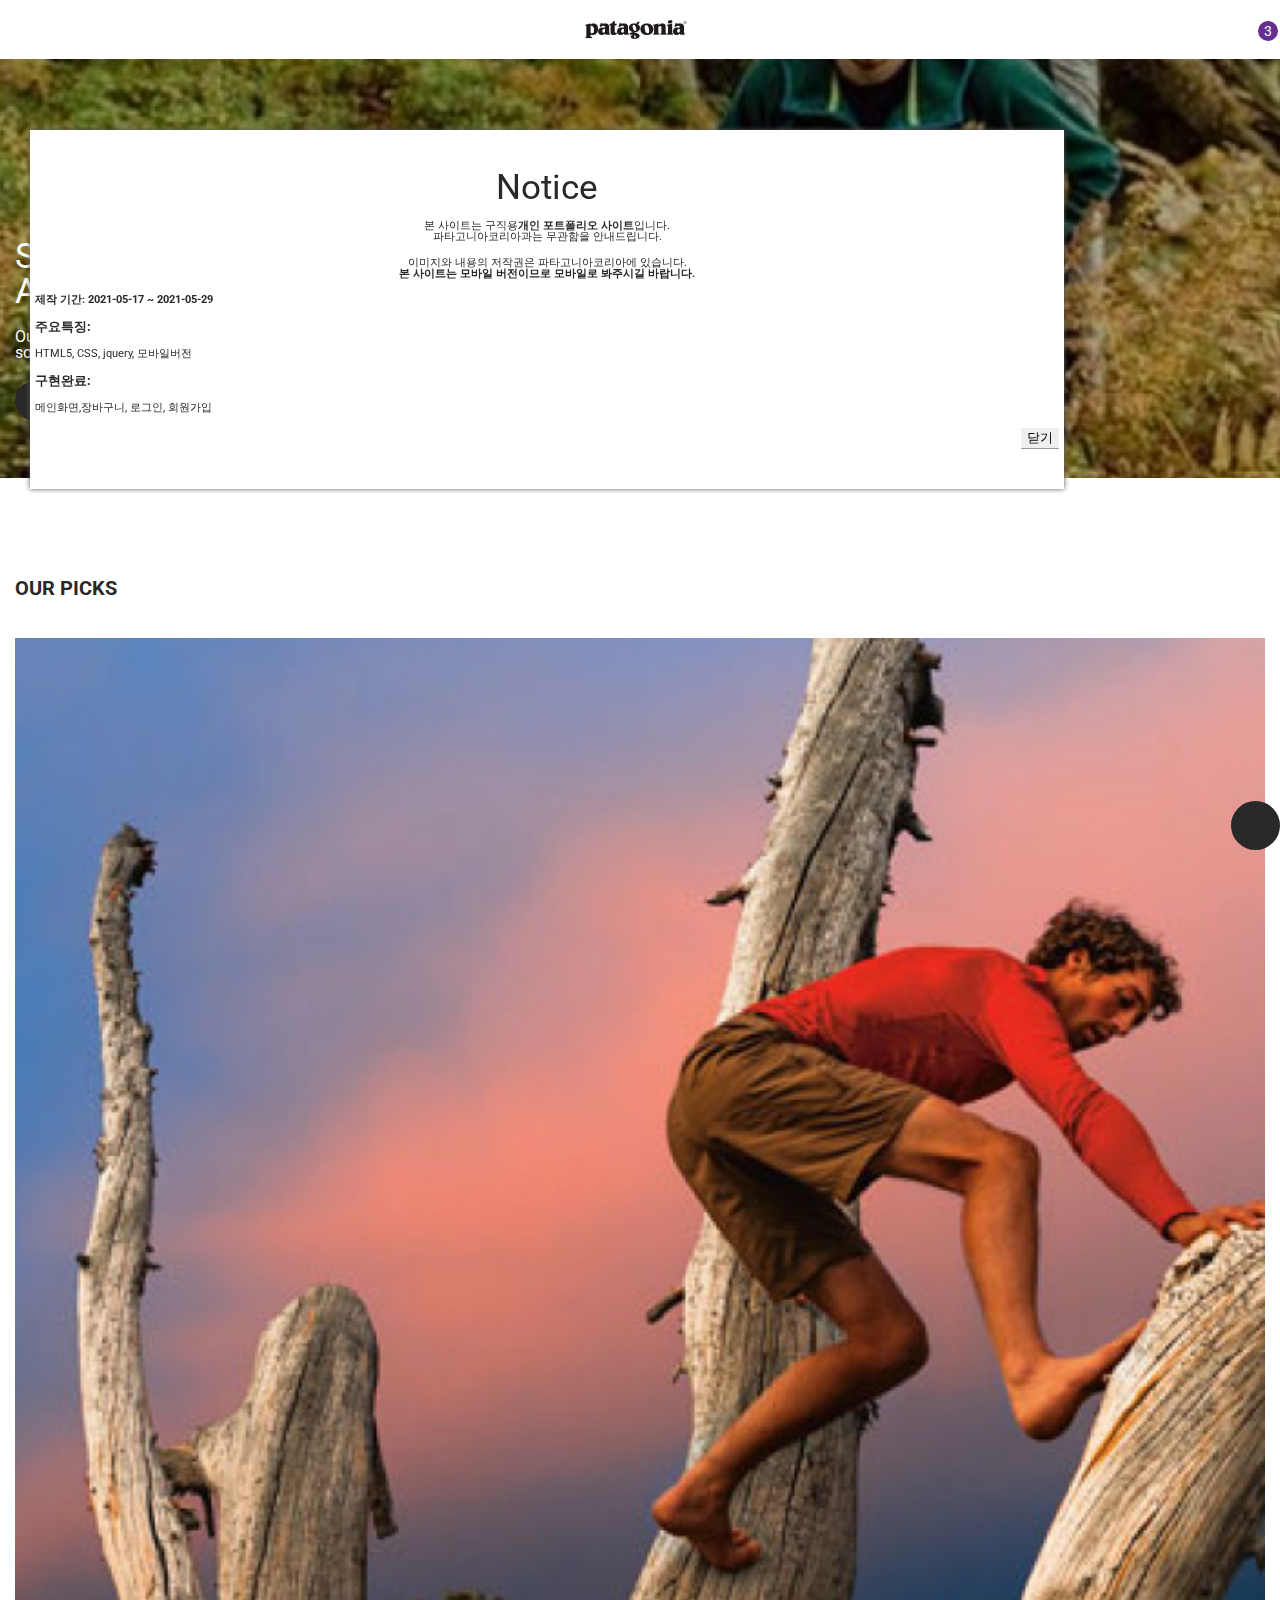
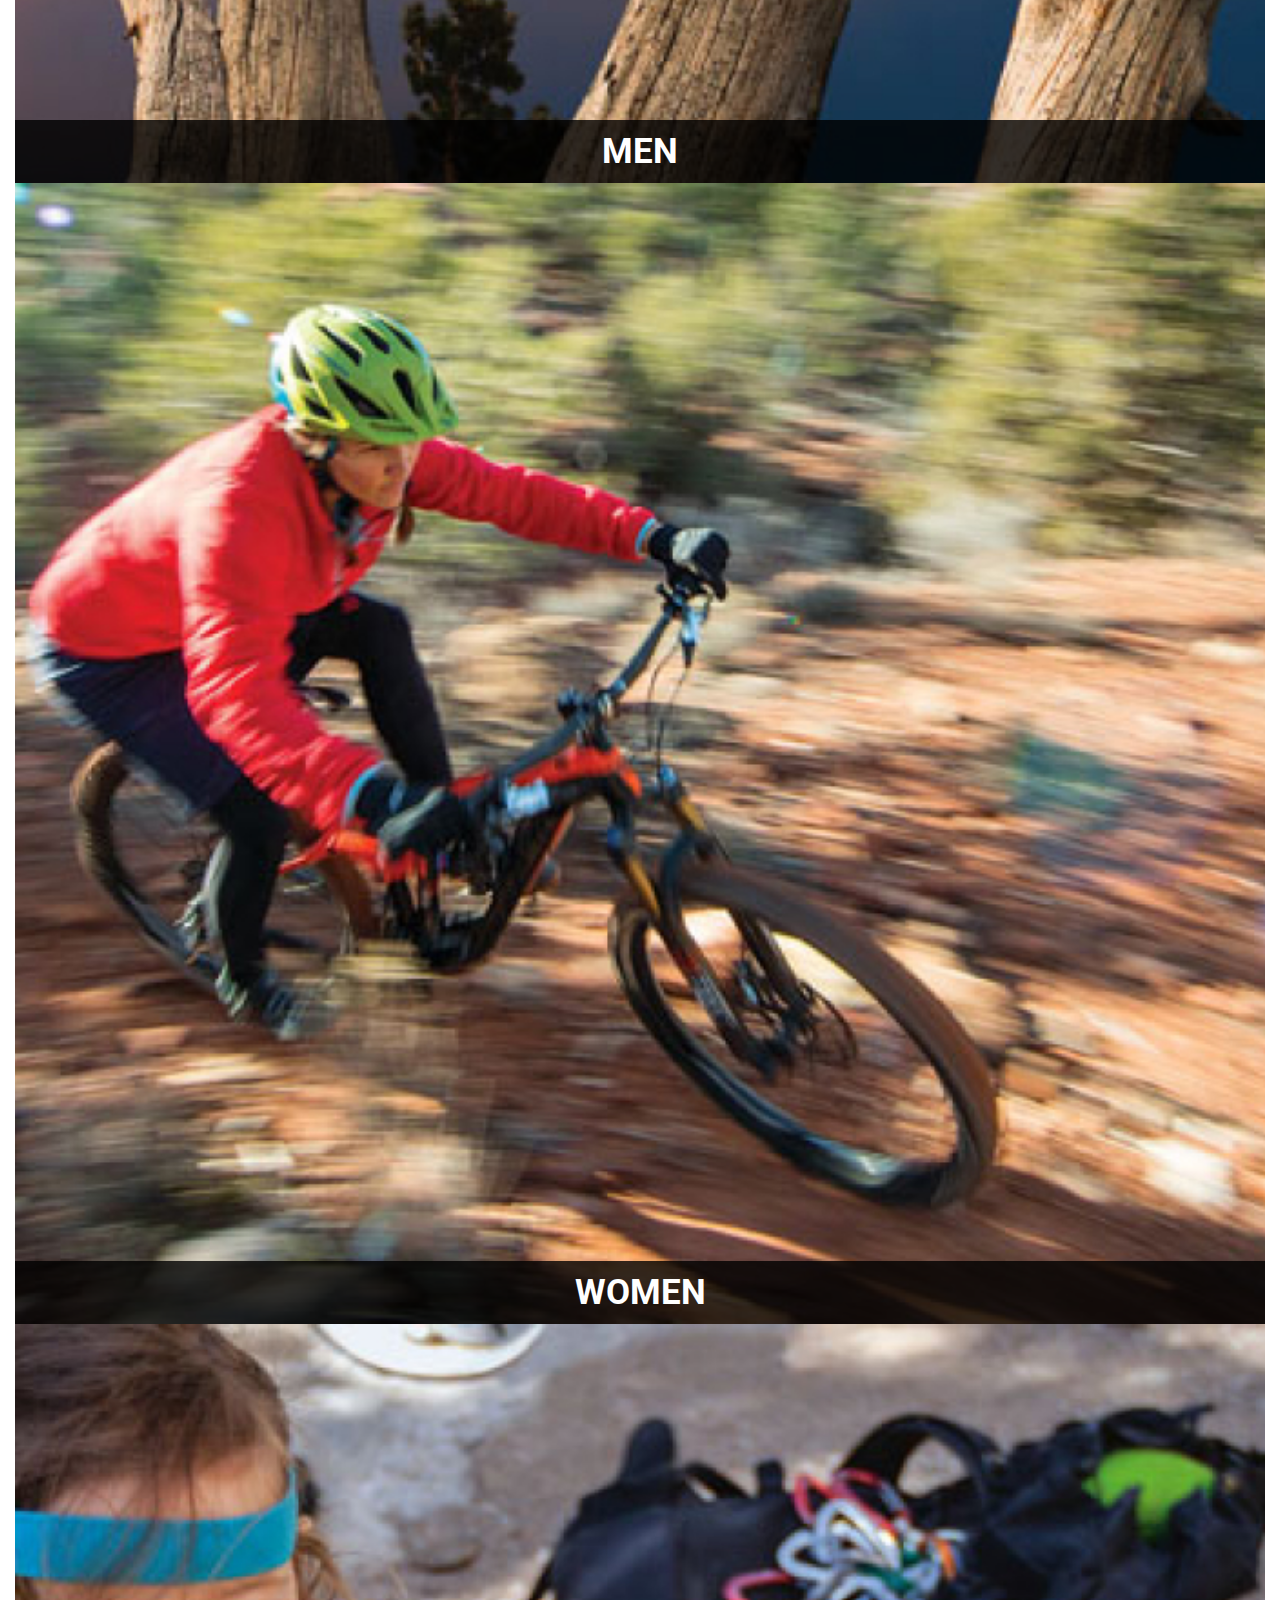
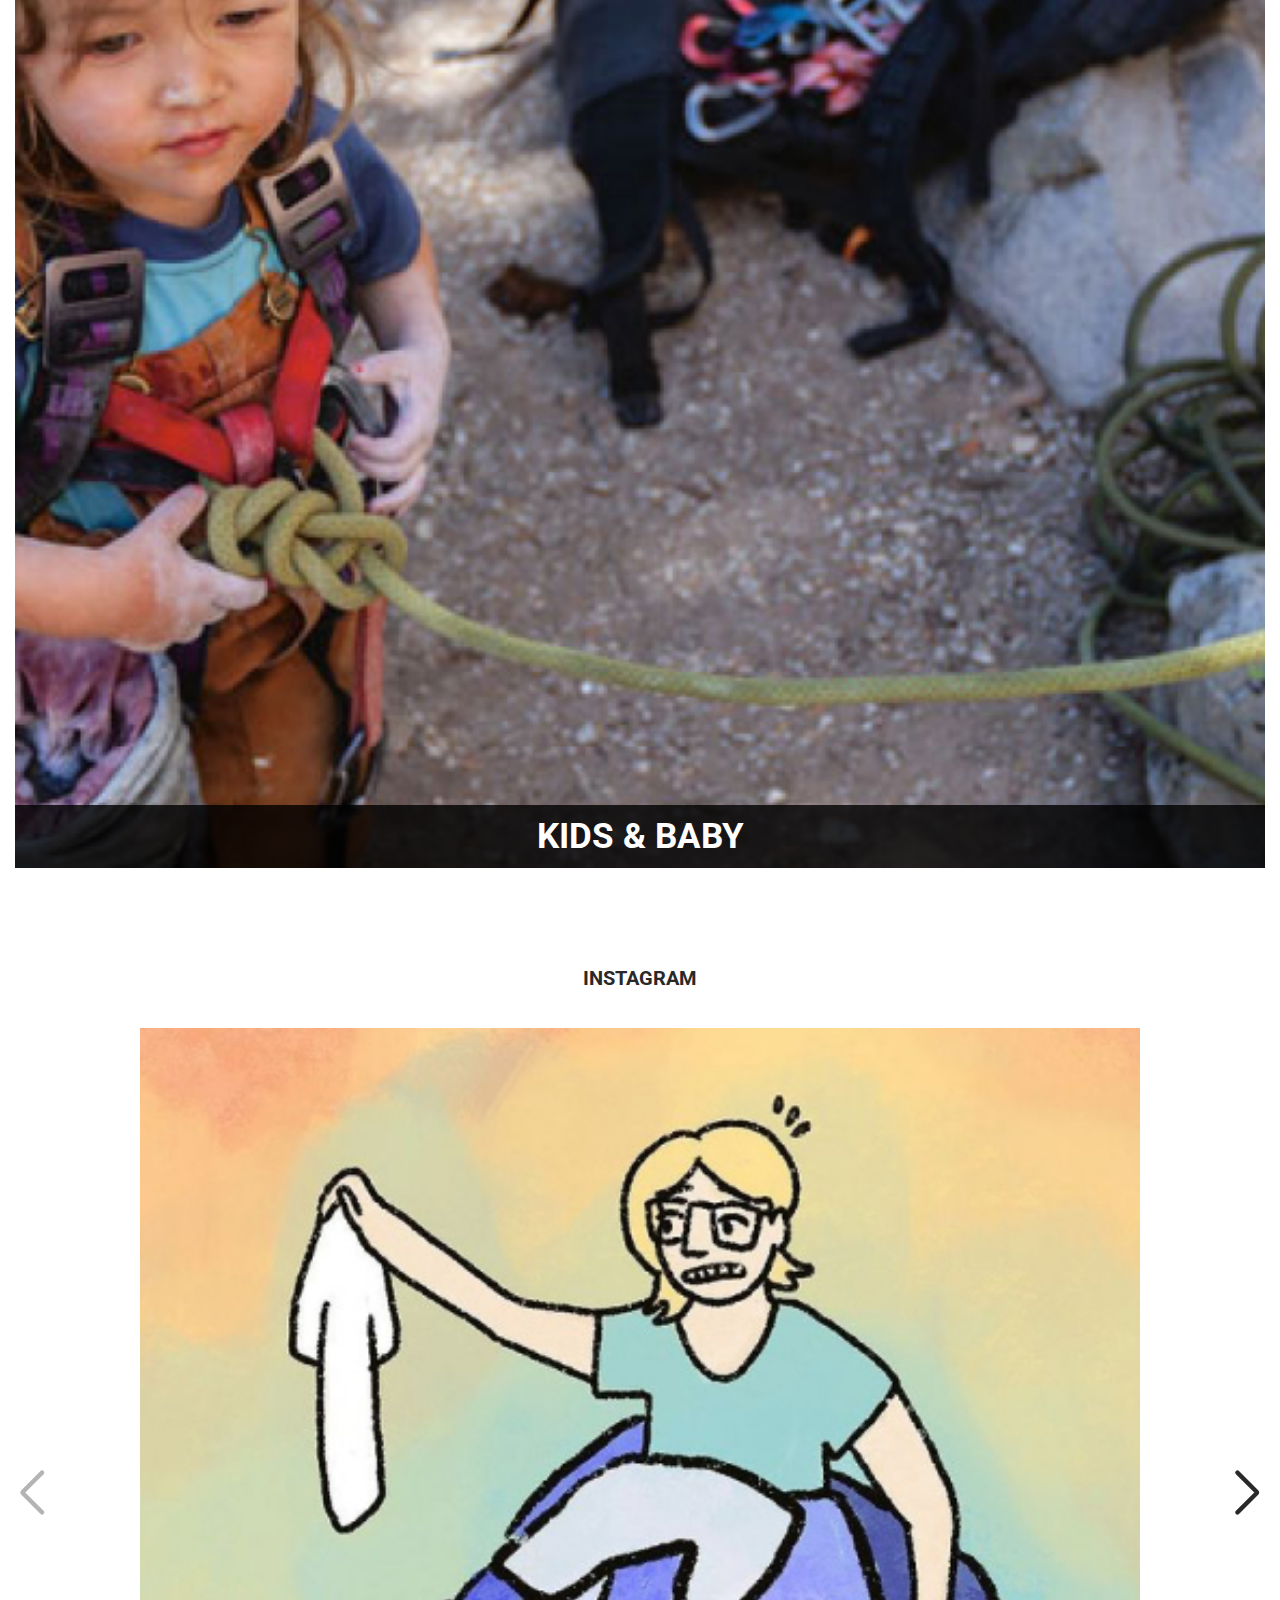
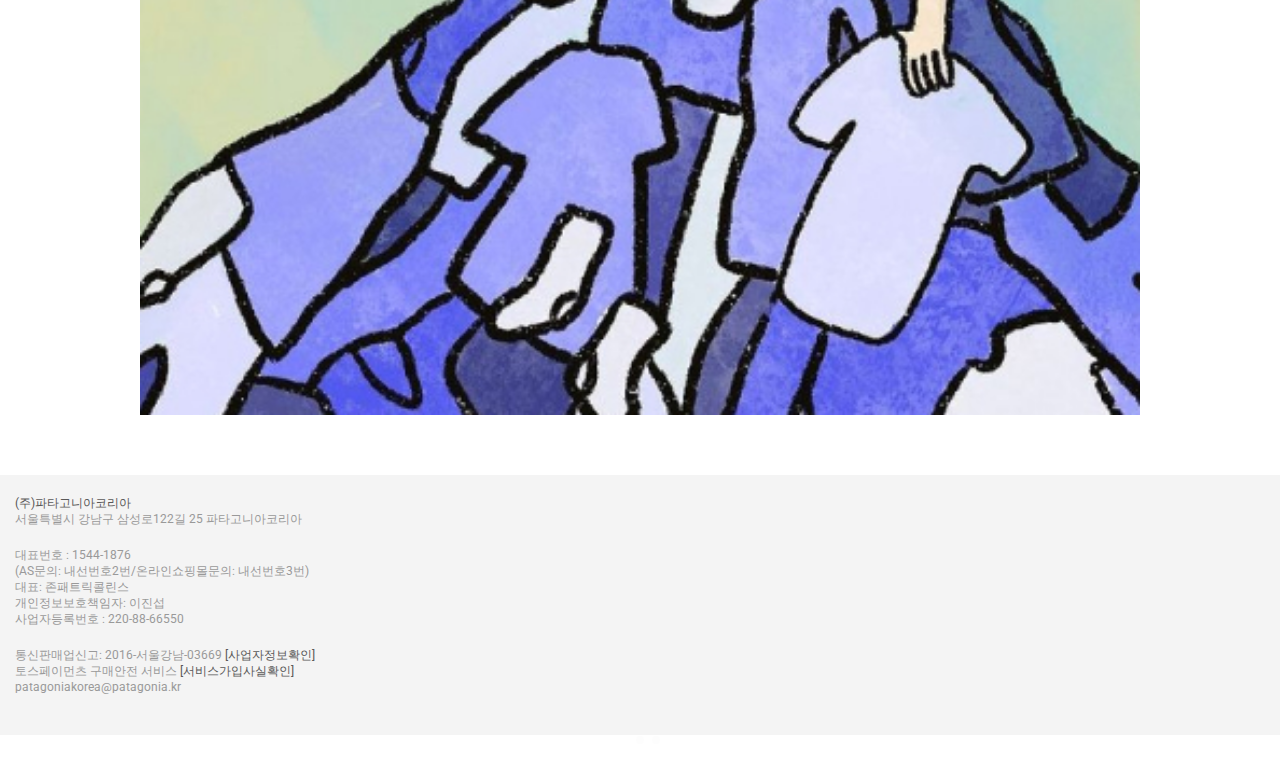
==== mobile/index.html @ 7f8d44a3 "first commit" ====
<!DOCTYPE html>
<html lang="ko">

<head>
    <meta charset="UTF-8">
    <meta http-equiv="X-UA-Compatible" content="IE=edge">
    <title>PATAGONIA</title>
    <meta name="viewport" content="width=device-width, initial-scale=1.0">
    <meta name="keywords" content="파타고니아, 아웃도어, 서핑, 레트로, 로고티, 신칠라, 시즌별 제품 소개, 매장안내">
    <meta name="description" content="파타고니아코리아 온라인 스토어, 환경과 사회에 대한 책임 기업">
    <meta name="robots" content="all">
    <link rel="stylesheet" href="https://unpkg.com/swiper/swiper-bundle.min.css" />
    <script src="https://unpkg.com/swiper/swiper-bundle.min.js"></script>
    <link rel="stylesheet" href="https://cdnjs.cloudflare.com/ajax/libs/font-awesome/5.15.3/css/all.min.css"
        integrity="sha512-iBBXm8fW90+nuLcSKlbmrPcLa0OT92xO1BIsZ+ywDWZCvqsWgccV3gFoRBv0z+8dLJgyAHIhR35VZc2oM/gI1w=="
        crossorigin="anonymous" referrerpolicy="no-referrer" />
    <link rel="stylesheet" href="css/main.css">

</head>

<body>
    <header>
        <button class="asidebtn"><i class="fas fa-bars"></i></button>
        <h1 class="logo"><a href="index.html">Patagonia</a></h1>
        <ul>
            <li><a href="#"><i class="fas fa-search"></i></a></li>
            <li><a href="#" class="cartchk" data-cart="3"><i class="fas fa-shopping-bag"></i></a></li>
        </ul>
    </header>
    <form action="#" class="search-form">
        <i class="fas fa-search"></i>
        <input type="search" placeholder="Search">
    </form>
    <main>
        <section class="banner">
            <h2 class="hidden">banner</h2>
            <div class="main-slide-wrap swiper-container">
                <ul class="main-slide swiper-wrapper">
                    <li class="swiper-slide main-slide-img first-banner">
                        <div class="main-slide_contents">
                            <h2>Shorts That Make<br />
                                A Statement</h2>
                            <p>Our shorts serve more than one purpose,<br /> so you can have less and live more.</p>
                            <button onclick="location.href='category.html'">구매하기</button>
                        </div>
                    </li>
                    <li class="swiper-slide main-slide-img second-banner">
                        <div class="main-slide_contents">
                            <h2>Women’s <br />
                                Swimwear</h2>
                            <p>Technical swimwear that stays secrely in place.</p>
                            <button onclick="location.href='category.html'">구매하기</button>
                        </div>
                    </li>
                    <li class="swiper-slide main-slide-img third-banner">
                        <div class="main-slide_contents">
                            <h2>Kid’s &amp; Baby<br />
                                Sun Protection</h2>
                            <p>our 40-50+ UPF sun protective clothing blocks at least 97.5% of UV rays. </p>
                            <button onclick="location.href='category.html'">구매하기</button>
                        </div>
                    </li>
                </ul>
                <div class="swiper-pagination"></div>
            </div>
        </section>
        <section class="ourpick">
            <h3>Our picks</h3>
            <ul>
                <li>
                    <div class="imgwrap">
                        <img src="images/men.jpg" alt="men">
                        <div class="picks-tt">
                            <a href="category.html">men</a>
                        </div>
                    </div>
                </li>
                <li>
                    <div class="imgwrap">
                        <img src="images/women.jpg" alt="men">
                        <div class="picks-tt">
                            <a href="category.html">women</a>
                        </div>
                    </div>
                </li>
                <li>
                    <div class="imgwrap">
                        <img src="images/kidsbaby.jpg" alt="men">
                        <div class="picks-tt">
                            <a href="category.html">kids &amp; baby</a>
                        </div>
                    </div>
                </li>
            </ul>
        </section>
        <section class="instagram">
            <h3>instagram</h3>
            <div class="insta-slide swiper-container">
                <div class="swiper-wrapper">
                    <div class="swiper-slide"><img src="images/insta1.jpg" alt=""></div>
                    <div class="swiper-slide"><img src="images/insta2.jpg" alt=""></div>
                    <div class="swiper-slide"><img src="images/insta3.jpg" alt=""></div>
                    <div class="swiper-slide"><img src="images/insta4.jpg" alt=""></div>
                </div>
            </div>
            <div class="swiper-button-prev"></div>
            <div class="swiper-button-next"></div>
        </section>
    </main>
    <aside>
        <div>
            <div class="aside-header">
                <p><a href="signin.html">로그인</a></p>
                <span>|</span>
                <p><a href="signup.html">회원가입</a></p>
            </div>
        </div>
        <ul class="aside-category">
            <li><a href="category.html">Men</a><i class="fas fa-plus"></i>
                <ul>
                    <li><a href="category.html">신상품</a></li>
                    <li><a href="category.html">재킷 &amp; 베스트</a></li>
                    <li><a href="category.html">플리스</a></li>
                    <li><a href="category.html">스웻셔츠 &amp; 후디</a></li>
                    <li><a href="category.html">셔츠</a></li>
                    <li><a href="category.html">티셔츠</a></li>
                    <li><a href="category.html">팬츠</a></li>
                    <li><a href="category.html">반바지</a></li>
                    <li><a href="category.html">웻슈트</a></li>
                    <li><a href="category.html">언더웨어</a></li>
                    <li><a href="category.html">모자 &amp; 악세서리</a></li>
                </ul>
            </li>
            <li><a href="category.html">Women</a><i class="fas fa-plus"></i>
                <ul>
                    <li><a href="category.html">신상품</a></li>
                    <li><a href="category.html">재킷 &amp; 베스트</a></li>
                    <li><a href="category.html">플리스</a></li>
                    <li><a href="category.html">스웻셔츠 &amp; 후디</a></li>
                    <li><a href="category.html">셔츠</a></li>
                    <li><a href="category.html">티셔츠</a></li>
                    <li><a href="category.html">팬츠</a></li>
                    <li><a href="category.html">반바지 &amp; 보드숏</a></li>
                    <li><a href="category.html">오버롤 &amp; 점프수트</a></li>
                    <li><a href="category.html">수영복</a></li>
                    <li><a href="category.html">웻슈트</a></li>
                    <li><a href="category.html">언더웨어</a></li>
                    <li><a href="category.html">모자 &amp; 악세서리</a></li>
                </ul>
            </li>
            <li><a href="category.html">Packs &amp; Gear</a><i class="fas fa-plus"></i>
                <ul>
                    <li><a href="category.html">신상춤</a></li>
                    <li><a href="category.html">블랙홀 시리즈</a></li>
                    <li><a href="category.html">백팩</a></li>
                    <li><a href="category.html">슬링 &amp; 토트백</a></li>
                    <li><a href="category.html">더블 백 &amp; 캐리어</a></li>
                    <li><a href="category.html">테크니컬 팩</a></li>
                    <li><a href="category.html">노트북 가방</a></li>
                    <li><a href="category.html">불병 등</a></li>
                </ul>
            </li>
            <li><a href="category.html">Kids &amp; Baby</a><i class="fas fa-plus"></i>
                <ul>
                    <li><a href="category.html">ALL</a></li>
                    <li><a href="category.html">신상품</a></li>
                    <li><a href="category.html">영유아</a></li>
                    <li><a href="category.html">남아</a></li>
                    <li><a href="category.html">여아</a></li>
                </ul>
            </li>
            <li><a href="category.html">Shop</a><i class="fas fa-plus"></i>
                <ul>
                    <li><a href="category.html">서핑</a></li>
                    <li><a href="category.html">마운틴 바이크</a></li>
                    <li><a href="category.html">트레일러닝</a></li>
                    <li><a href="category.html">클라이밍</a></li>
                    <li><a href="category.html">플라이 피싱</a></li>
                    <li><a href="category.html">스키/스노우보드</a></li>
                </ul>
            </li>
        </ul>
        <ul class="aside-footer">
            <li><a href="">About us</a></li>
            <li><a href="">마이페이지</a></li>
            <li><a href="">매장찾기</a></li>
            <li><a href="">기업의 사회적 책임</a></li>
            <li><a href="">이용약관</a></li>
            <li><a href="">고객센터</a></li>
            <li><a href="">이벤트</a></li>
        </ul>
    </aside>
    <div class="scrolltalk">
        <a href=""><i class="fas fa-comment"></i></a>
    </div>
    <div class="cart-modal-container">
        <div class="modal">
            <div>
                <h3>장바구니 담기</h3>
                <i class="fas fa-times"></i>
            </div>
            <div class="circle">
                <i class="fas fa-shopping-cart"></i>
            </div>
            <p>장바구니에 상품이 정상적으로 담겼습니다.</p>
            <div>
                <button onclick="location.href = 'cart.html' ">장바구니 이동</button>
                <button onclick="location.href = 'category.html' ">쇼핑 계속하기</button>
            </div>
        </div>
    </div>
    <div class="popup">
        <h2>Notice</h2>
        <p>본 사이트는 구직용<span>개인 포트폴리오 사이트</span>입니다. <br />
            파타고니아코리아과는 무관함을 안내드립니다.
        </p>
        <p>
            이미지와 내용의 저작권은 파타고니아코리아에 있습니다.<br />
            <em>본 사이트는 모바일 버전이므로 모바일로 봐주시길 바랍니다.</em>
        </p>
        <p>
            <span>제작 기간: 2021-05-17 ~ 2021-05-29</span>
        </p>
        <ul>
            <li>
                <h3>주요특징:</h3>
                <p>HTML5, CSS, jquery, 모바일버전 </p>
            </li>
            <li>
                <h3>구현완료:</h3>
                <p>메인화면,장바구니, 로그인, 회원가입</p>
            </li>
        </ul>
        <div>
            <label for="popup" class="hidden">닫기</label>
            <input type="submit" id="popup" value="닫기" class="close">
        </div>
    </div>
    <footer>
        <div>
            <div>
                <p><span>(주)파타고니아코리아</span><br />
                    서울특별시 강남구 삼성로122길 25 파타고니아코리아
                </p>
                <p>대표번호 : 1544-1876 <br />
                    (AS문의: 내선번호2번/온라인쇼핑몰문의: 내선번호3번)<br />
                    대표: 존패트릭콜린스<br />
                    개인정보보호책임자: 이진섭<br />
                    사업자등록번호 : 220-88-66550<br />
                </p>
                <p>통신판매업신고: 2016-서울강남-03669 <em>[사업자정보확인]</em><br />
                    토스페이먼츠 구매안전 서비스 <em>[서비스가입사실확인]</em><br />
                    patagoniakorea@patagonia.kr
                </p>
            </div>
        </div>
        <ul class="sns-icon">
            <li><a href=""><i class="fab fa-vimeo-square"></i></a></li>
            <li><a href=""><i class="fab fa-facebook-square"></i></a></li>
            <li><a href=""><i class="fab fa-instagram-square"></i></a></li>
            <li><a href=""><i class="fab fa-youtube-square"></i></a></li>
        </ul>
    </footer>
    <script src="https://code.jquery.com/jquery-3.6.0.min.js" integrity="sha256-/xUj+3OJU5yExlq6GSYGSHk7tPXikynS7ogEvDej/m4=" crossorigin="anonymous"></script>
    <script src="js/main.js"></script>
</body>

</html>
---- mobile/css/main.css ----
@import url(reset.css);
@import url('https://fonts.googleapis.com/css2?family=Roboto:wght@400;700&display=swap');


/*------------------ Layout -------------------*/

button:not(header button){
    background-color: #292929;
    font-weight: bold;
    color:#fff;
    width:166px;
    height:40px;
    border-radius: 5px;
    text-transform: uppercase;
}
.hidden{
    display:none;
}
hr{
    border:none;
    border-top:1px solid #999999;
}
input{
    border:none;
    border-bottom:1px solid #999999;
    outline: none;

}
input:focus{
    outline:none;
}
section{
    margin-bottom:60px;
    overflow:hidden;
}
/*------------------ Typography -------------------*/
body{
    font-family: 'Roboto', sans-serif;
    font-size:16px;
    color:#292929;
}
h2{
    font-size: 35px;
    line-height: 1;
}
h3{
    font-size: 20px;
    line-height: 1;
    font-weight: bold;
}
h4{
    font-size:14px;
    line-height:1;
}
h5{
    font-size:11px;
    line-height:1;
}
 
/*------------------ header -------------------*/
header{
    display:flex;
    justify-content: space-between;
    align-items: center;
    padding:20px 15px;
}
header .logo a{
    background: url(../images/logo\ 1.png) no-repeat;
    width:102px;
    height:19px;
    text-indent: -9999em;
    display:block;
}
header ul{
    display:flex;
    justify-content: space-between;
}
header ul li:first-child{
    margin-right:20px;
}
header ul .cartchk{
    position:relative;
}
header ul .cartchk:after{
    position:absolute;
    content:attr(data-cart);
    text-align: center;
    line-height: 20px;
    width:20px;
    height:20px;
    background-color:#662E91;
    color:#fff;
    font-size: 14px;
    border-radius: 50%;
    top:-9px;
    right:-13px;
}
.search-form{
    margin:0 20px 10px 20px;
    /* display:flex; */
    display:none;
}
.search-form i{
    margin-right:5px;
}
.search-form input{
    flex:1;
    appearance: none;
    -moz-appearance: none;
    -webkit-appearance: none;
    border-radius: 0;
}
.search-form input:focus{
    border-bottom-width:3px;
    border-bottom-color: #292929;
}
/*------------------ banner -------------------*/

.main-slide-img{
    width:100%;
    height:419px;
    background:no-repeat center/cover;
    position:relative;
    z-index: 1;
}
.main-slide-img:after{
    content:'';
    background-color:rgba(0,0,0,0.3);
    top:0; bottom:0; right:0; left:0;
    position:absolute;
    z-index: -1;
}
.first-banner{
    background-image: url(../images/banner1.jpg);
}
.second-banner{
    background-image:url(../images/banner2.jpg);
}
.third-banner{
    background-image:url(../images/banner3.jpg);
}
.main-slide_contents{
    color:#fff;
    width:300px;
    padding:180px 15px;
}
.main-slide_contents >*{
    margin-bottom:20px;
}
.main-slide_contents button{
    width:101px;
    border-radius: 30px;
    font-size: 16px;
}
.main-slide-wrap .swiper-pagination-bullet{
    background:#f4f4f4;
}
.main-slide-wrap .swiper-pagination-bullet-active {
    background:#fff;
}

/*------------------ ourpick -------------------*/
.ourpick,
.instagram{
    margin:0 15px 60px 15px;
}
.ourpick h3,
.instagram h3
{
    margin:40px 0;
    text-transform: uppercase;
}
.ourpick li .imgwrap{
    position:relative;
    overflow: hidden;
}
.ourpick li .imgwrap img{
    width:100%;
}
.ourpick li .picks-tt{
    position:absolute;
    left:0; bottom:0; right:0;
    height:63px;
    width:100%;
    background:rgba(0,0,0,.8);
    display:flex;
    align-items: center;
    justify-content: center;
}
.picks-tt a{
    color:#fff;
    font-weight: bold;
    font-size:35px;
    text-transform: uppercase;
}

/*------------------ instagram -------------------*/
.instagram{
    text-align: center;
    position:relative;

}
.instagram img{
    width:80%;
}

.instagram .swiper-button-prev,
.instagram .swiper-button-next{
    padding:23px 0;
    width:15px;
    height:40px;
    color:#292929;
    font-weight: bold;   
}

/* --------------- aside --------------*/
body{
    position:relative;
    transition: left 0.3s cubic-bezier(0.25, 1, 0.5, 1);
    left: 0;
}

aside{
    width:50%;
    position:absolute;
    top:0;
    height:100%;
    left:-50%;
    z-index: 9999;  
}
body.active {
    left: 50%;
    width: 100%;
    height: 100%;
    overflow: hidden;
    box-shadow: -2px 0 10px rgba(0, 0, 0, 0.2);
}
aside div{
    display: flex;
    justify-content: space-between;
    align-items: center;
    padding:20px 13px;
    white-space: nowrap;
}
.aside-header > *{
    margin-right:10px
}
.aside-header p:last-child{
    margin-right:0;
}
.aside-category{
    margin-top:40px;
}

.aside-category > li{
    line-height:60px;
    text-transform: uppercase;
    border-bottom: 1px solid #F4F4F4;
    position:relative;
    padding: 0 15px;
}
.aside-category > li .fa-plus{
    position:absolute;
    right:20px;
    top:20px;
}
.aside-category ul {
    display: none;
    font-size:14px;
}
.aside-footer{
    margin-top:40px;
}
.aside-footer li{
    line-height:40px;
    padding: 0 15px;
    text-transform: uppercase;
}

/*------------------ footer -------------------*/
footer > div{
    background-color:#F4F4F4;
    color:#999999;
    font-size:12px;
    line-height: 16px;
}
footer > div > div{
    padding:20px 15px;
}
footer > div > div p{
    margin-bottom:20px;
}
footer > div > div p em,
footer > div > div p span{
    color:#595858;
}
footer .sns-icon{
    display:flex;
    justify-content: center;
    align-items: center;
    font-size: 35px;
    margin:20px 0;
}
.sns-icon li:not(:last-child){
    margin-right:30px;
}
/* --------------- cart-modal --------------*/
.cart-modal-container{
    position:fixed;
    left:0; right:0; top:0; bottom:0;
    background:rgba(0,0,0,0.5);
    display:flex;
    justify-content: center;
    align-items: center; 
    z-index: 99999; 
    visibility: hidden;
    opacity: 0;
    transition:opacity 0.3s;
}
.cart-modal-container.active{
    opacity:1;
    visibility:visible;
}
.cart-modal-container .modal{
    background:#fff;
    width:375px;
    height:442px;
    text-align: center;
}
.modal div:first-child{
    display:flex;
    justify-content: space-between;
    align-items: center;
    margin:40px 15px 60px 15px;
    font-weight: bold;
}
.modal .circle{
    background:#fff;
    border:4px solid #292929;
    border-radius: 50%;
    width:148px;
    height:148px;
    margin:0 auto;
    display:flex;
    align-items: center;
    justify-content: center;
    margin-bottom:20px;
}
.modal .circle{
    font-size:60px;
    color:#662E91;
}
.modal > p{
    margin-bottom:40px;
}

.cart-modal-container button{
    font-size:16px;

}
/* --------------- scrolltalk --------------*/
.scrolltalk{
    position:fixed;
    background:#292929;
    border-radius: 50%;
    width:49px;
    height:49px;
    right:0;
    bottom:50px;
    display:flex;
    justify-content: center;
    align-items: center;
}
.scrolltalk i{
    color:#fff;
    font-size:30px;
}
/* --------------- popup --------------*/
.popup{
    position:absolute;
    z-index: 9999;
    top:130px;
    left:30px;
    width:80%;
    font-size: 11px;
    box-shadow: 0 0 5px #595858;
    padding:40px 5px;
    background:#fff;
    /* display:none; */
}
.popup span,
.popup em{
    font-weight: bold;
}
.popup h2,
.popup h2 + p{
    text-align: center;
    margin-bottom:15px;
}
.popup p:nth-child(3){
    font-size: 11px;
    text-align: center;
    margin-bottom:15px;
}
.popup h3{
    margin-top:15px;
    font-size:13px;
    font-weight: bold;
}
.popup ul li,
.popup ul li h3{
    margin-bottom:15px;
}
.popup > div{
    display:flex;
    justify-content: flex-end;
    align-items: center;
}
/*-----------------------------------------------
Subpage
-------------------------------------------------*/

/*------------------ Signin/Signup -------------------*/
.signin,
.signup{
    text-align: center;
}
.sub h2{
    text-align: center;
    margin-top:60px;
    font-weight: bold;
}
.signin form,
.signup form{
    margin:40px 0 60px 0;
}
.input-group{
    position:relative;
    width:343px;
    margin:40px auto;
}
.input-group > label{
    position:absolute;
    color:#999999;
    left:0;
    top:0;
    opacity:0;
    visibility: hidden;
    transition:0.3s;
}
.input-group input{
    display:block;
    width:320px;
    font-size: 20px;
}
.input-group > label.active{
    opacity:1;
    visibility: visible;
    top:-20px;
}
.input-group input:focus{
    border-width:2px;
    border-color: #292929;
}
.signin-check{
    margin:40px 0;
    display:flex;
    justify-content: center;
    align-items: center;
    font-size: 14px;
}
.signin-check p:first-child{
    margin-right:20px;
}
.btn{
    width:345px;
}
.nonbtn{
    background-color: #fff;
    color:#292929;
    width:345px;
    border: 1px solid #292929;
}
.signin form > p{
    font-size:14px;
    margin:20px 0;
}
.signin form > p span{
    text-decoration-line: underline;
}
.signup form .align{
    font-size: 14px;
    width:330px;
    white-space: nowrap;
    margin:0 auto;
    text-align: left;
    padding:0 12px;
}
.signup form .align p{
    margin-bottom:20px;
}
.signup form .align p:last-child{
    margin-bottom:40px;
}
/*------------------ category -------------------*/
.category{
    display:flex;
    justify-content: center;
    align-items: center;
}
.category li{
    height:60px;
    line-height:60px;
    margin-right:20px;
}
.category li:last-child{
    margin-right:0;
}
.category li a {
    display: block;
    font-size: 20px;
    text-transform: uppercase;
    color: #999999;
    font-weight: bold;
}
.category li.slick-active a{
    color:#292929;
}
.lists{
    display:flex;
    flex-wrap:wrap;
    justify-content: space-between;
    padding:0 15px;
}
.lists li{
    width:50%;
    text-align: center;
    margin-bottom:20px;
}
.lists li img{
    width:100%;
}
.list-pagination{
    text-align: center;
    display:flex;
    justify-content: center;
    margin:20px 0 60px 0;
}
.list-pagination ol{
    display:flex;
}
.list-pagination ol li:not(:last-child){
    margin-right:10px;
}
.list-pagination ol li a{
    font-size:14px;
}
.list-pagination ol li a.active{
    color:#999999;
}
/*------------------ detail -------------------*/
.detail li img{
    width:100%;
}
.detail hr{
    border-color:#F4F4F4;
}
.detail-desc,
.detail div:nth-child(n+5){
    padding:0 15px;
}
.detail .swiper-container{
    margin-bottom:40px;
}

.detail-desc h3{
    font-size:16px;
    font-weight: normal;
}
.detail-desc h4,
.detail-desc p{
    font-size:14px;
    margin-bottom:20px;
}
.detail form {
    padding:0 15px;
}
.detail form > *{
    margin-top:20px;
}
.colors input, .sizes input{
    display: none;
}
.colors label{
    width: 35px;
    height: 35px;
    display:inline-block;
    text-indent: -9999em;
    box-sizing:border-box;
    vertical-align: bottom;
}
.colors label:first-of-type{
    background: #CCC185;
}
.colors label:nth-of-type(2){
    background: #DF8466;
}
.colors label:nth-of-type(3){
    background: #0B0B45;
}
.colors input:checked + label {
    border:3px solid #292929;
}
.sizes label{
    display: inline-block;
    width: 35px;
    height: 35px;
    background:#fff;
    font-size: 15px;    
    text-align: center;
    line-height: 35px;
    border:1px solid #292929;
    box-sizing: border-box;
}
.sizes input:checked + label {
    background: #292929;
    color: #fff;
}
.colors label,
.sizes label{
    margin:5px 20px 0 0;
}
.detail form .items{
    display:flex;
    flex-direction: column;
}
.items input{
    margin-top:5px;
    width:50px;
    height:35px;
    border:1px solid #292929;
    padding:5px;
    box-sizing: border-box;
}
.detail form .formbtn{
    text-align: center;
    margin-bottom:40px;
}
.detail form .formbtn button{
    width:145px;
}
.related-products{
    margin-bottom:40px;
}

.related-products h2{
    font-weight: bold;
}
.related-products ul{
    display:flex;
    flex-wrap:wrap;
}
.related-products ul li{
    width:30%;
    margin-right:3%;
    text-align: center;
}
.related-products ul li:last-child{
    margin-right:0;
}
.related-products ul li img{
    width:100%;
    margin-bottom:3px;
}
.tab{
    margin-bottom:20px;
    display:flex;
    justify-content: center;
    text-align: center;
}
.tab li{ 
    color:#595858;
    background:#fff;
}
.tab li a{
    display:inline-block;
    color:#595858;
    font-weight: bold;
    line-height:40px;
    width:108px;
    height:40px;
    border:1px solid #595858;
}
.tab li:nth-child(2) a{
    border-left: none;
    border-right:none;
}
.tab li a.active{
    color:#fff;
    background:#595858;
}
.tabcontent p{
    font-size:14px;
    line-height: 16px;
}
.tabcontent h4{
    font-weight: bold;
}
.tabcontent h3,
.tabcontent h4,
.tabcontent ul li{
    margin-bottom:20px;
}

.tabcontents > div{
    display:none;
}
.tabcontents > div:first-child{
    display:block;
}
.review ul li{
    display:flex;
    align-items: center;
    border-bottom:1px solid #f4f4f4;
    padding-bottom:20px;
}
.review-contents{
    flex:1;
}
.review .imgwrap{
    width:130px;
    height:130px;
    margin-right:10px;
}
.review ul li img{
    width:100%;
}
.review-contents p{
    font-size:11px;
    margin-bottom:20px;
}
.review-contents p strong{
    font-size:16px;
    font-weight: bold;
}
.rating i{
    color:#999999;
    font-size: 11px;;
}
#tab3{
    margin-bottom:60px;
}
#tab3 div{
    text-align: center;
    margin-top:20px;
}

#tab3 p{
    color:#999999;
}
.qnabtn{
    text-align: center;
}
#tab3 button{
    background-color: #fff;
    font-weight: bold;
    color:#999999;
    width:70px;
    height:60px;
    margin-bottom:40px;
}
#tab3 button i{
    font-size:50px;
}
.detail .swiper-pagination-bullet{
    background:#999999;
}
.detail .swiper-pagination-bullet-active {
    background:#292929;
}
/*------------------ cart -------------------*/
.carts{
    padding:0 15px;
}
.carts h2{
    margin:20px 0 40px 0;
    font-weight: bold;
    text-align: center;
}
.carts > i{
    margin-top:20px;
}
.carts .cart span{
    color:#662E91;
}
.cart_list li{
    display:flex;
    margin:40px 0; 
    border-bottom:1px solid #f4f4f4;
    font-size:14px;
}
.cart_list li:last-child{
    border-bottom:none;
}
.cart_list li img{
    width:30%;
}
.cart_list .list-info{
    flex:1;
}
.cart_list li i{
    color:#999999;
}
.list-info >*:nth-child(2n){
    margin-bottom:20px;
}
.list-info{
    line-height: 20px;
}
.list-info h4:first-child{
    font-weight: bold;
}
.cart_list .items{
    display:flex;
    align-items: center;
    justify-content: space-between;
}
.cart_list .items p:first-child,
.cart_list .items label{
    font-weight: bold;
}

.cart_list .items p:last-child{
    font-size:11px;
}
.total{
    margin:20px 0 60px 0;
}
.total hr{
    border-color:#f4f4f4;
}
.total .item{
    display:flex;
    justify-content: space-between;
}
.total .item:last-child{
    margin-top:20px 0;
}
.total .item:last-child h6{
    font-weight: bold;
    color:#662E91;
}
.total .item h5,
.total .item h6{
    font-size:16px;
}
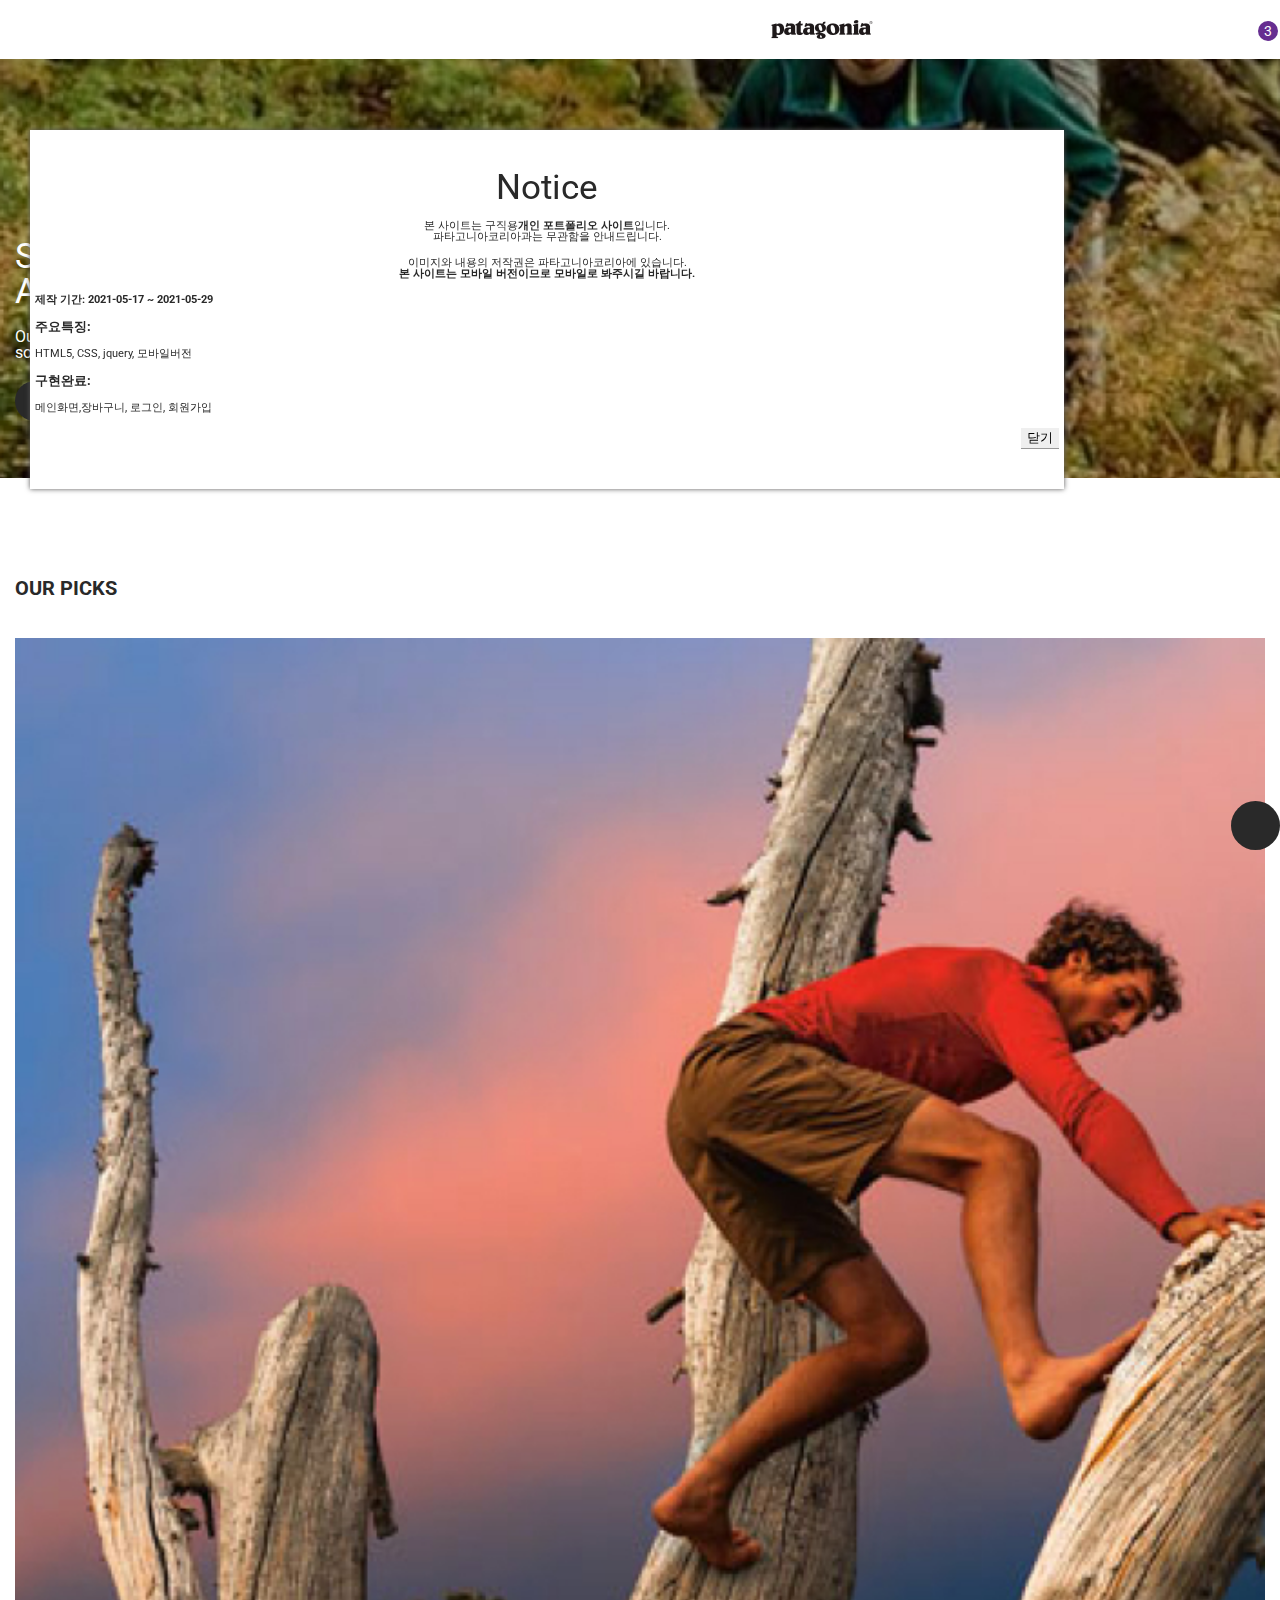
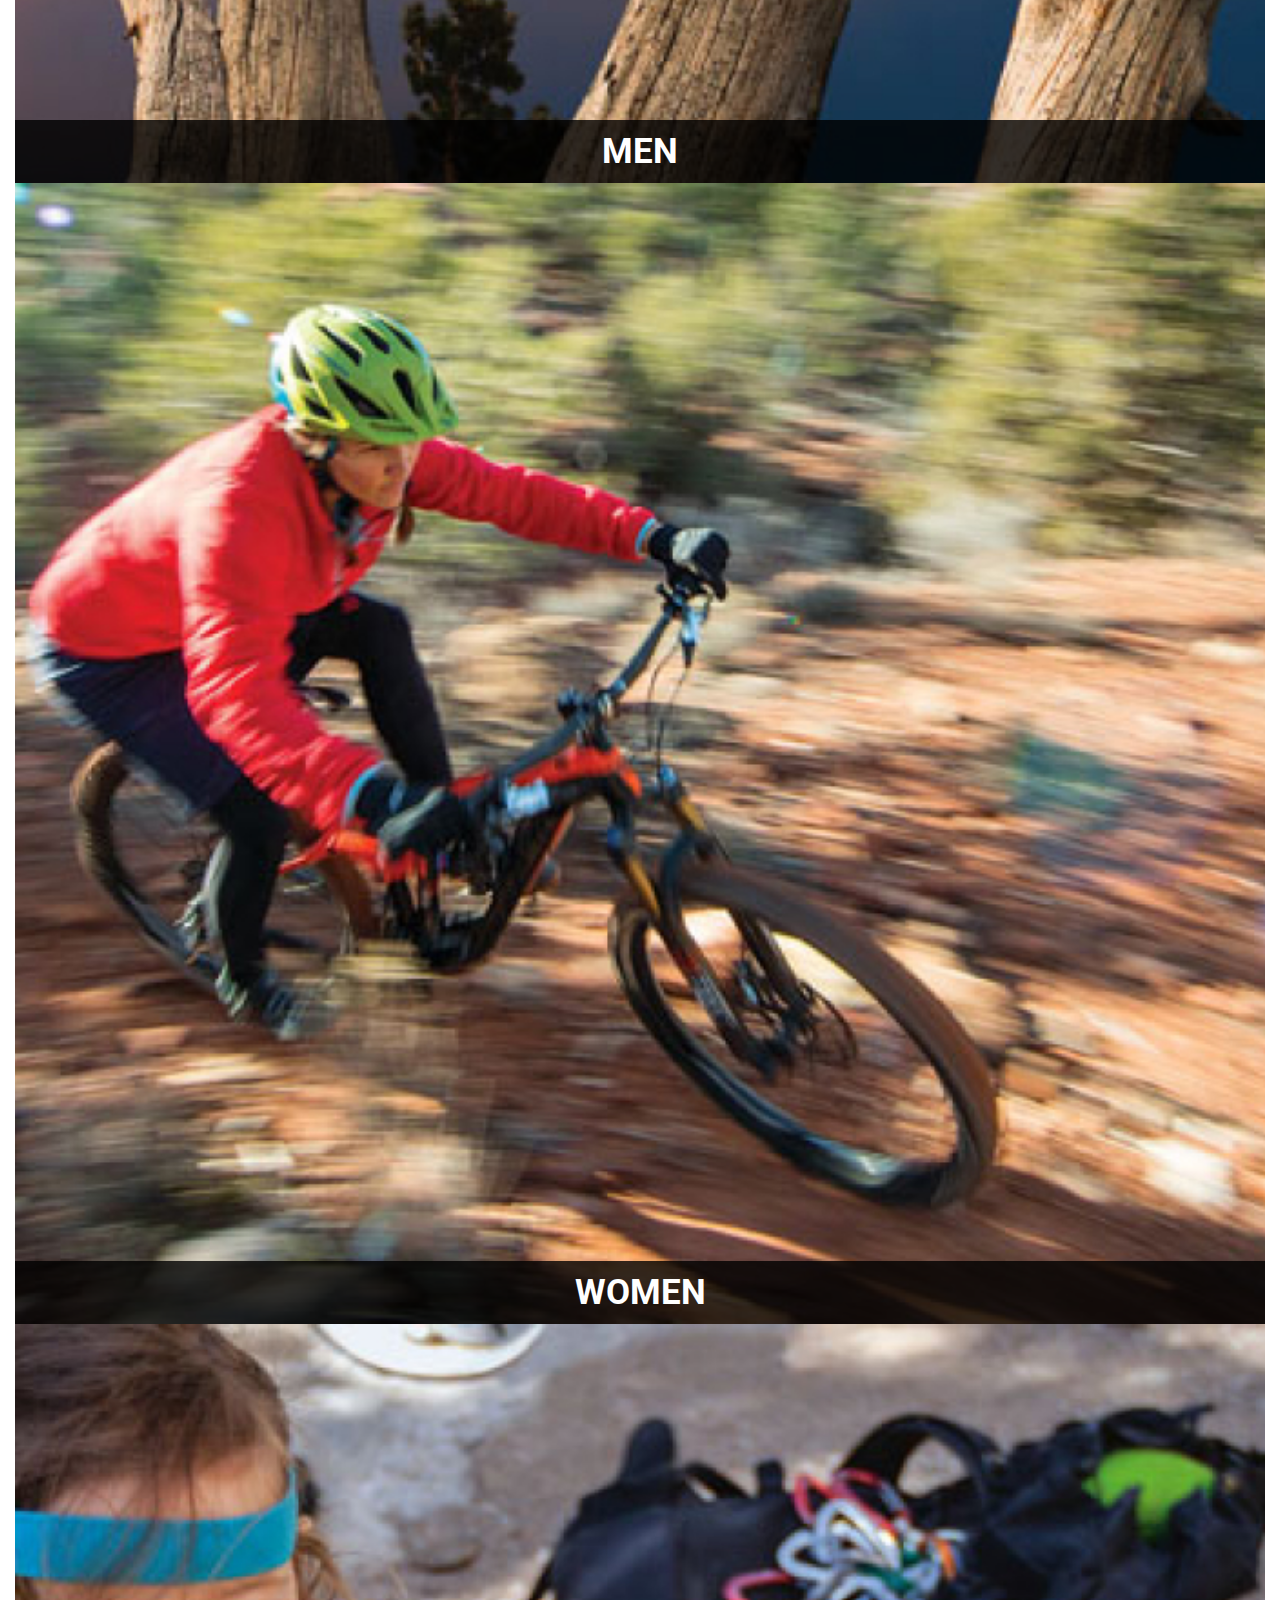
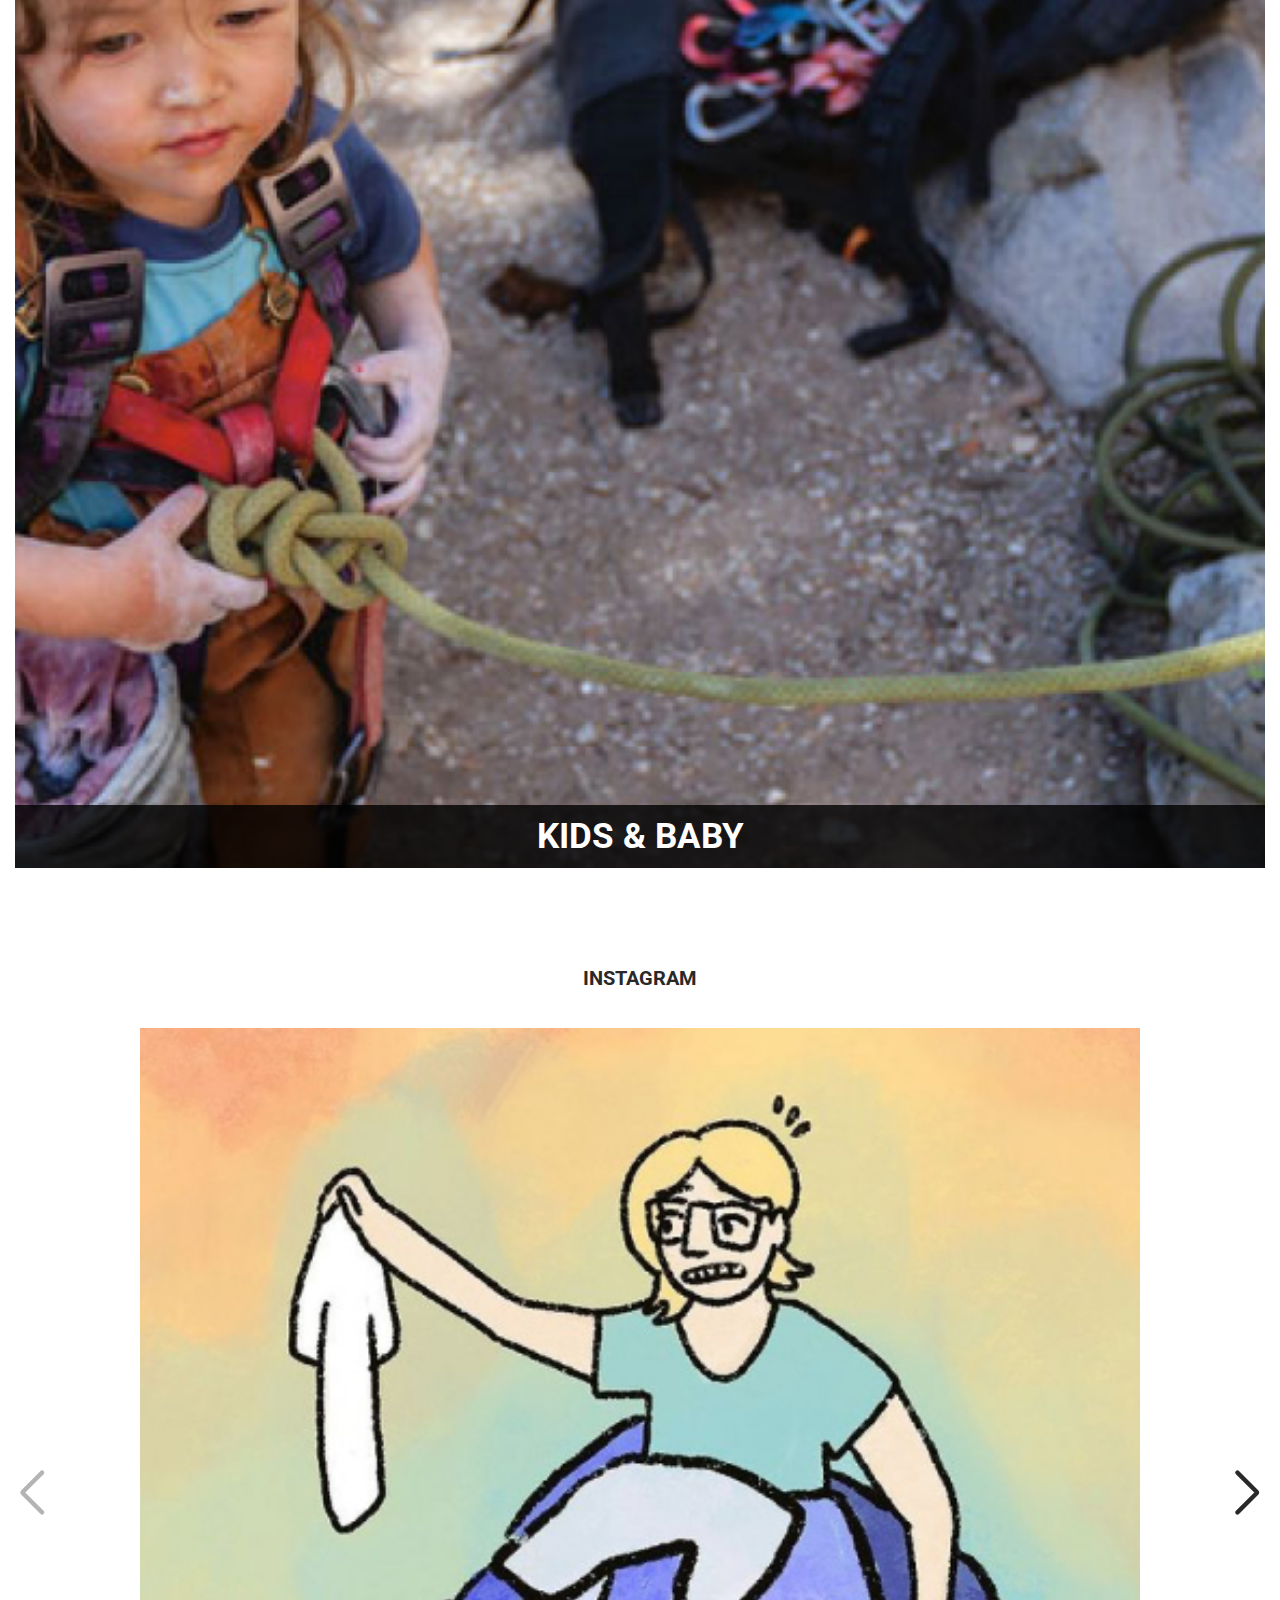
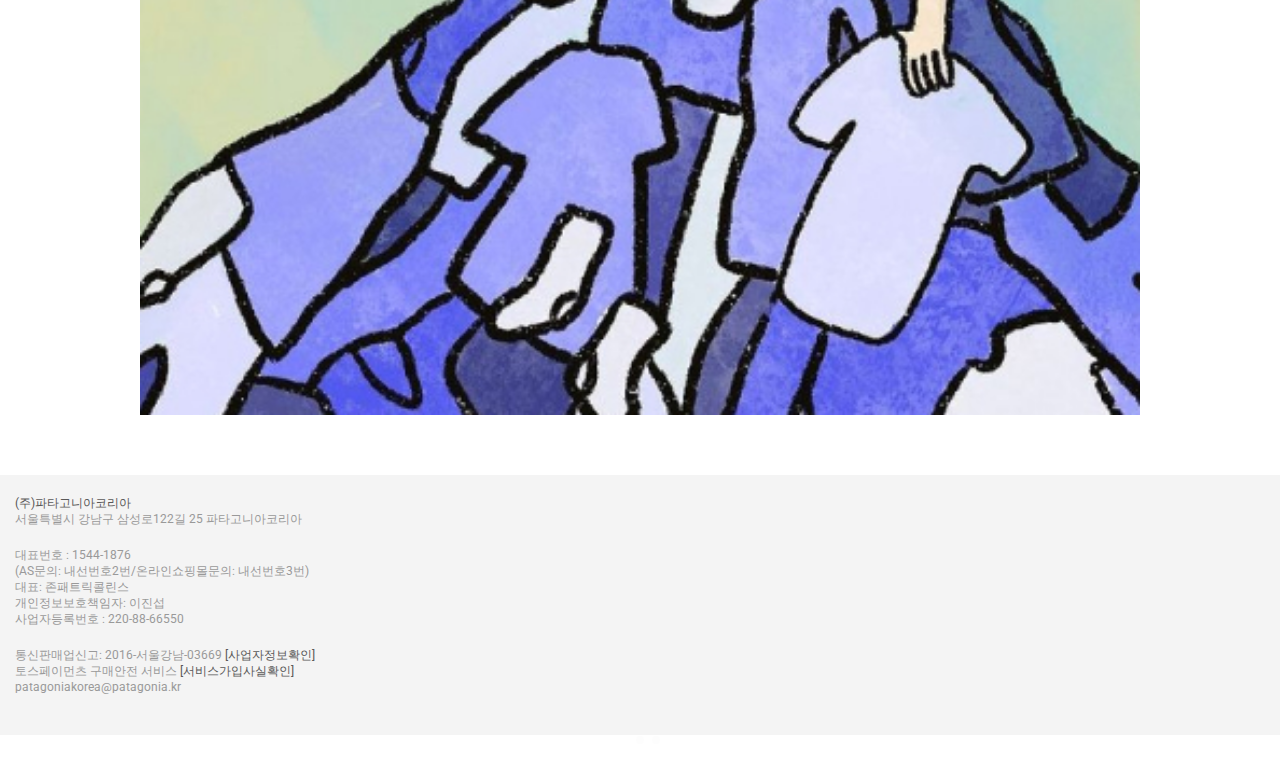
==== commit d8a7f75b: "edit style" ====
--- a/mobile/index.html
+++ b/mobile/index.html
@@ -19,7 +19,7 @@
 </head>
 
 <body>
-    <header>
+    <header><z class=""></z>
         <button class="asidebtn"><i class="fas fa-bars"></i></button>
         <h1 class="logo"><a href="index.html">Patagonia</a></h1>
         <ul>
--- a/mobile/css/main.css
+++ b/mobile/css/main.css
@@ -361,6 +361,7 @@
 /* --------------- scrolltalk --------------*/
 .scrolltalk{
     position:fixed;
+    z-index:10;
     background:#292929;
     border-radius: 50%;
     width:49px;
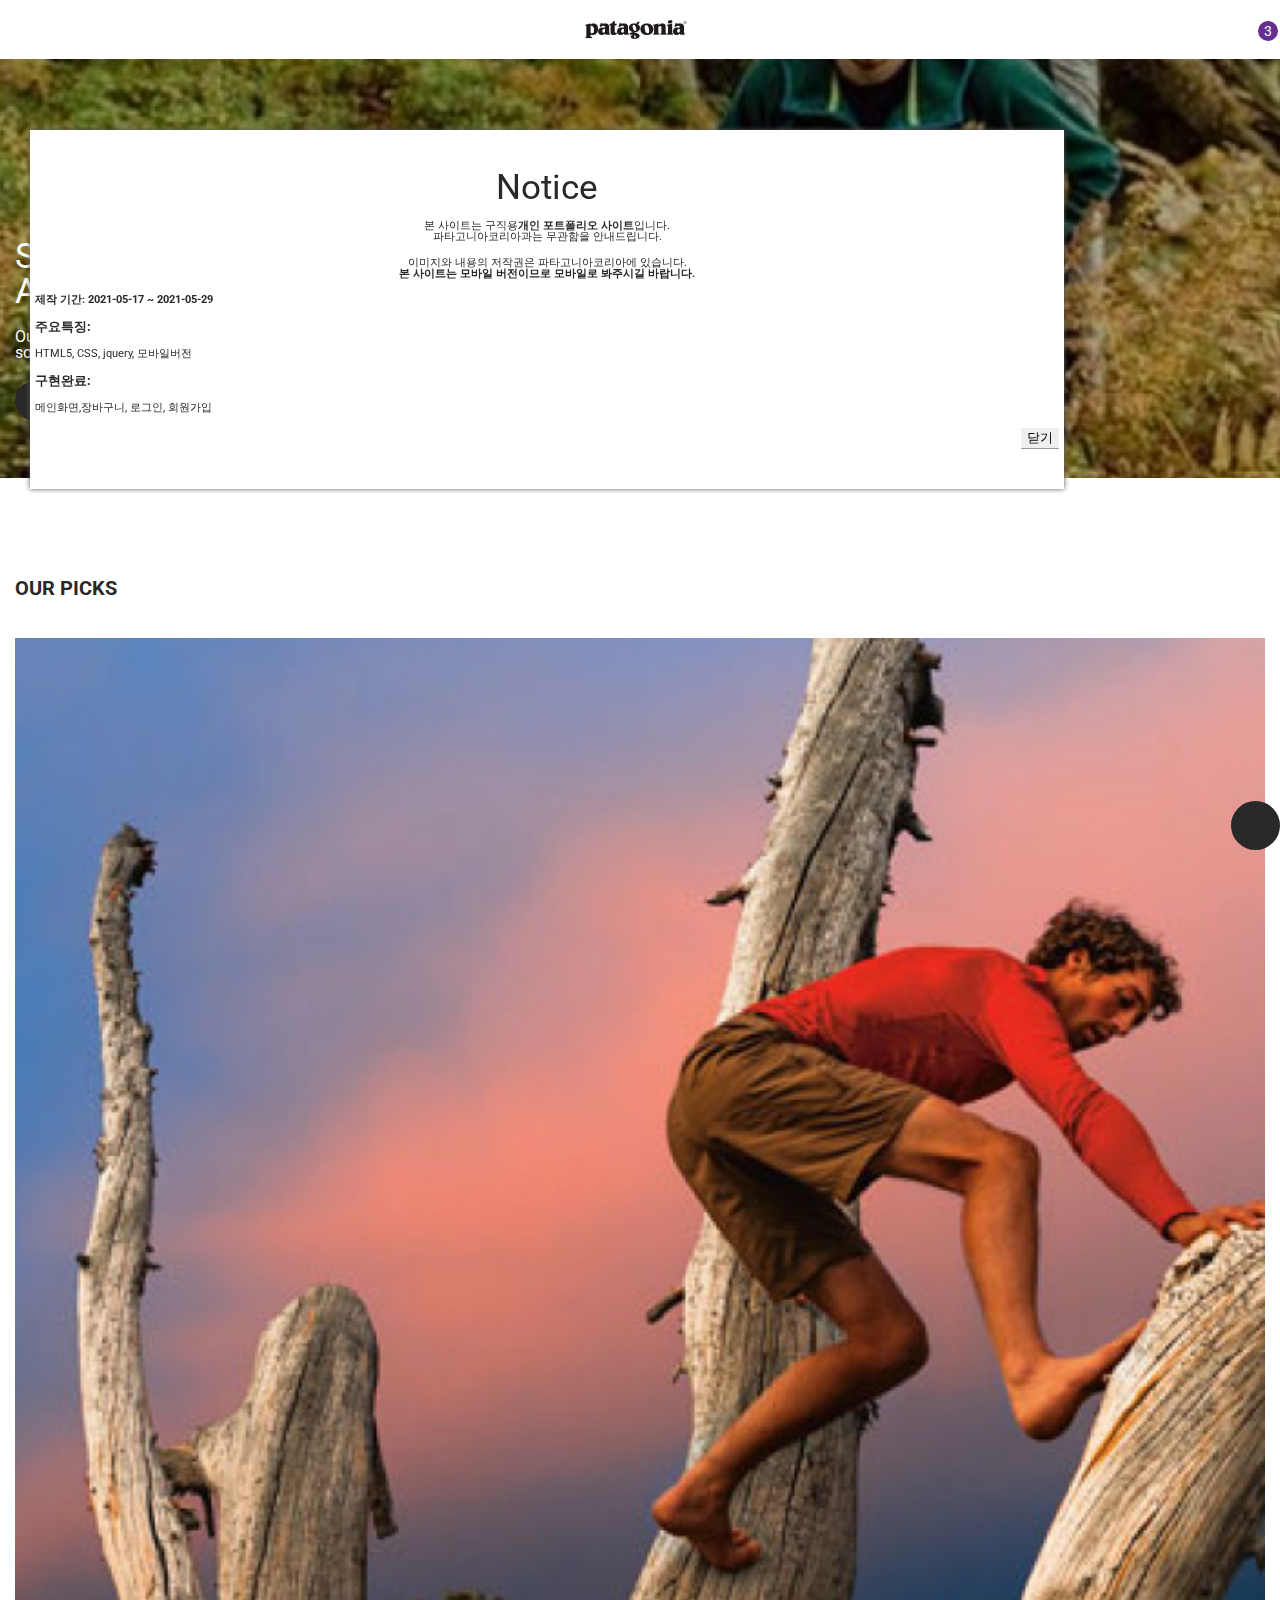
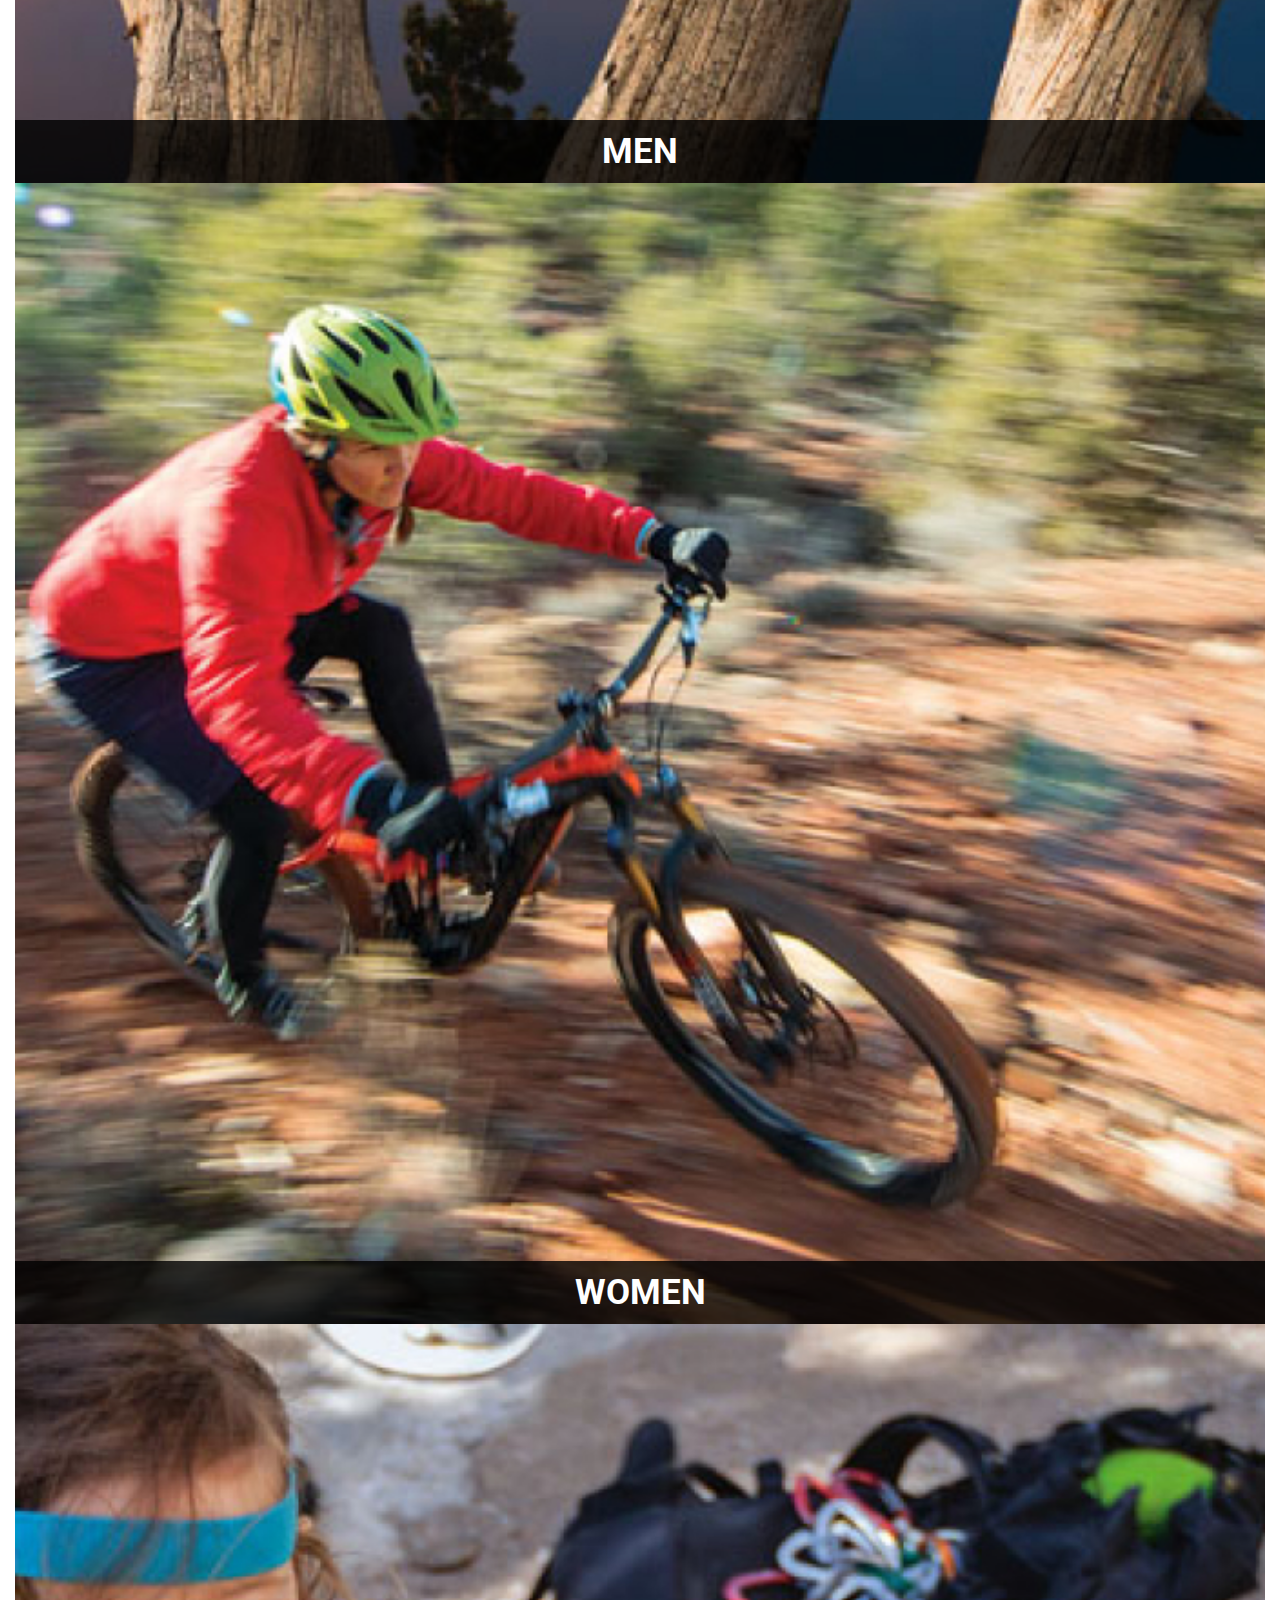
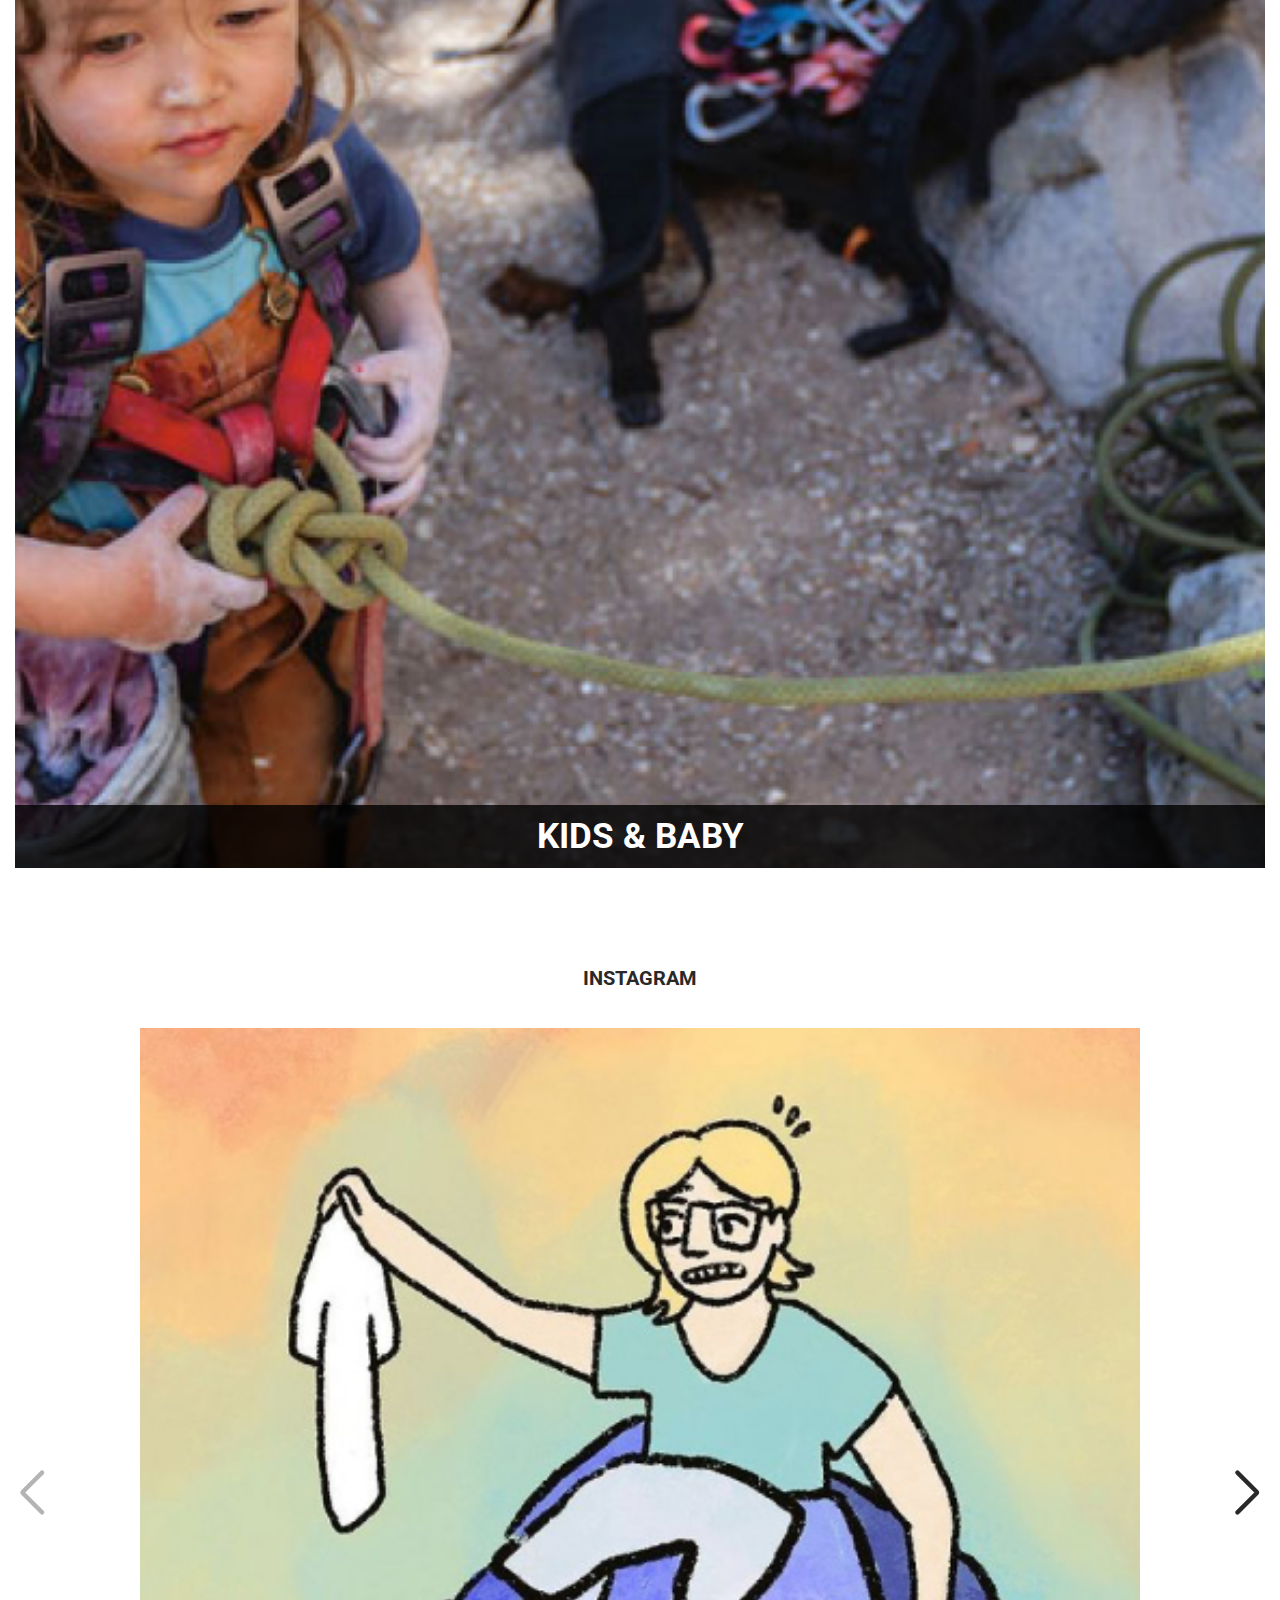
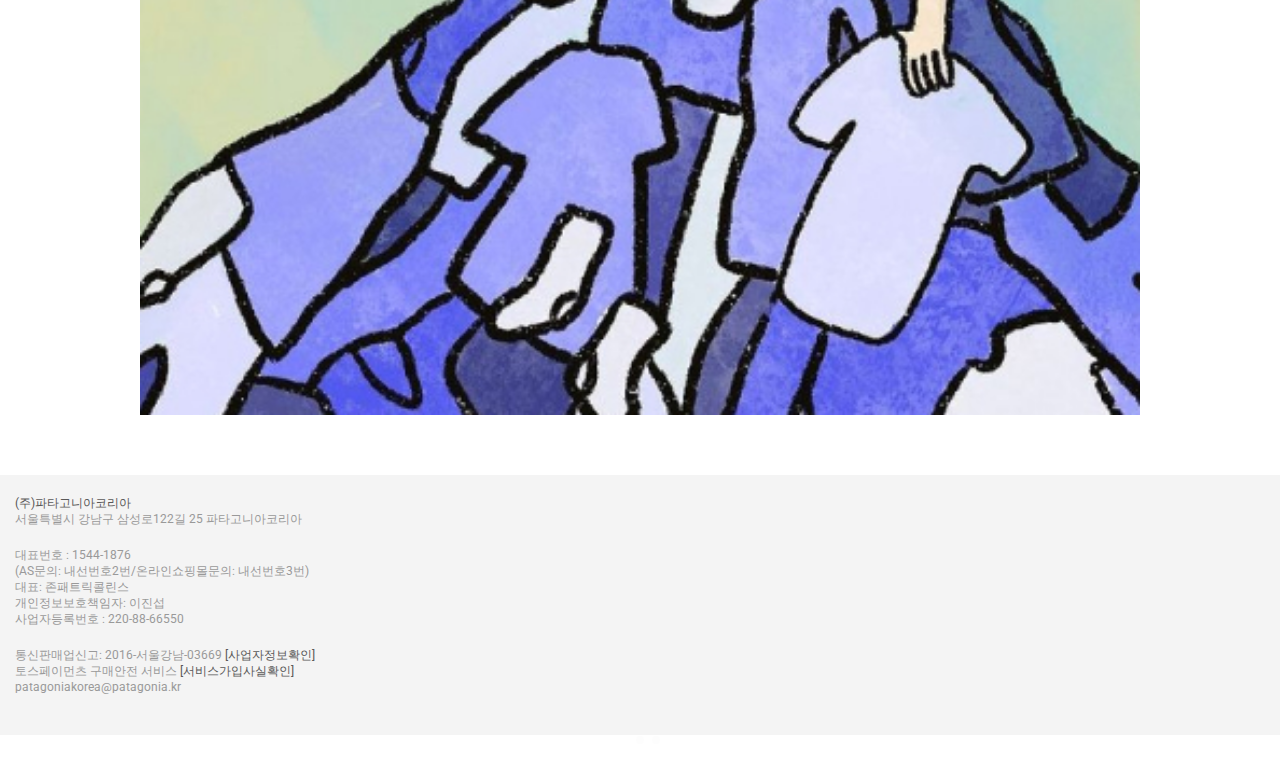
==== commit 8e76d545: "tag remove" ====
--- a/mobile/index.html
+++ b/mobile/index.html
@@ -19,7 +19,7 @@
 </head>
 
 <body>
-    <header><z class=""></z>
+    <header>
         <button class="asidebtn"><i class="fas fa-bars"></i></button>
         <h1 class="logo"><a href="index.html">Patagonia</a></h1>
         <ul>
